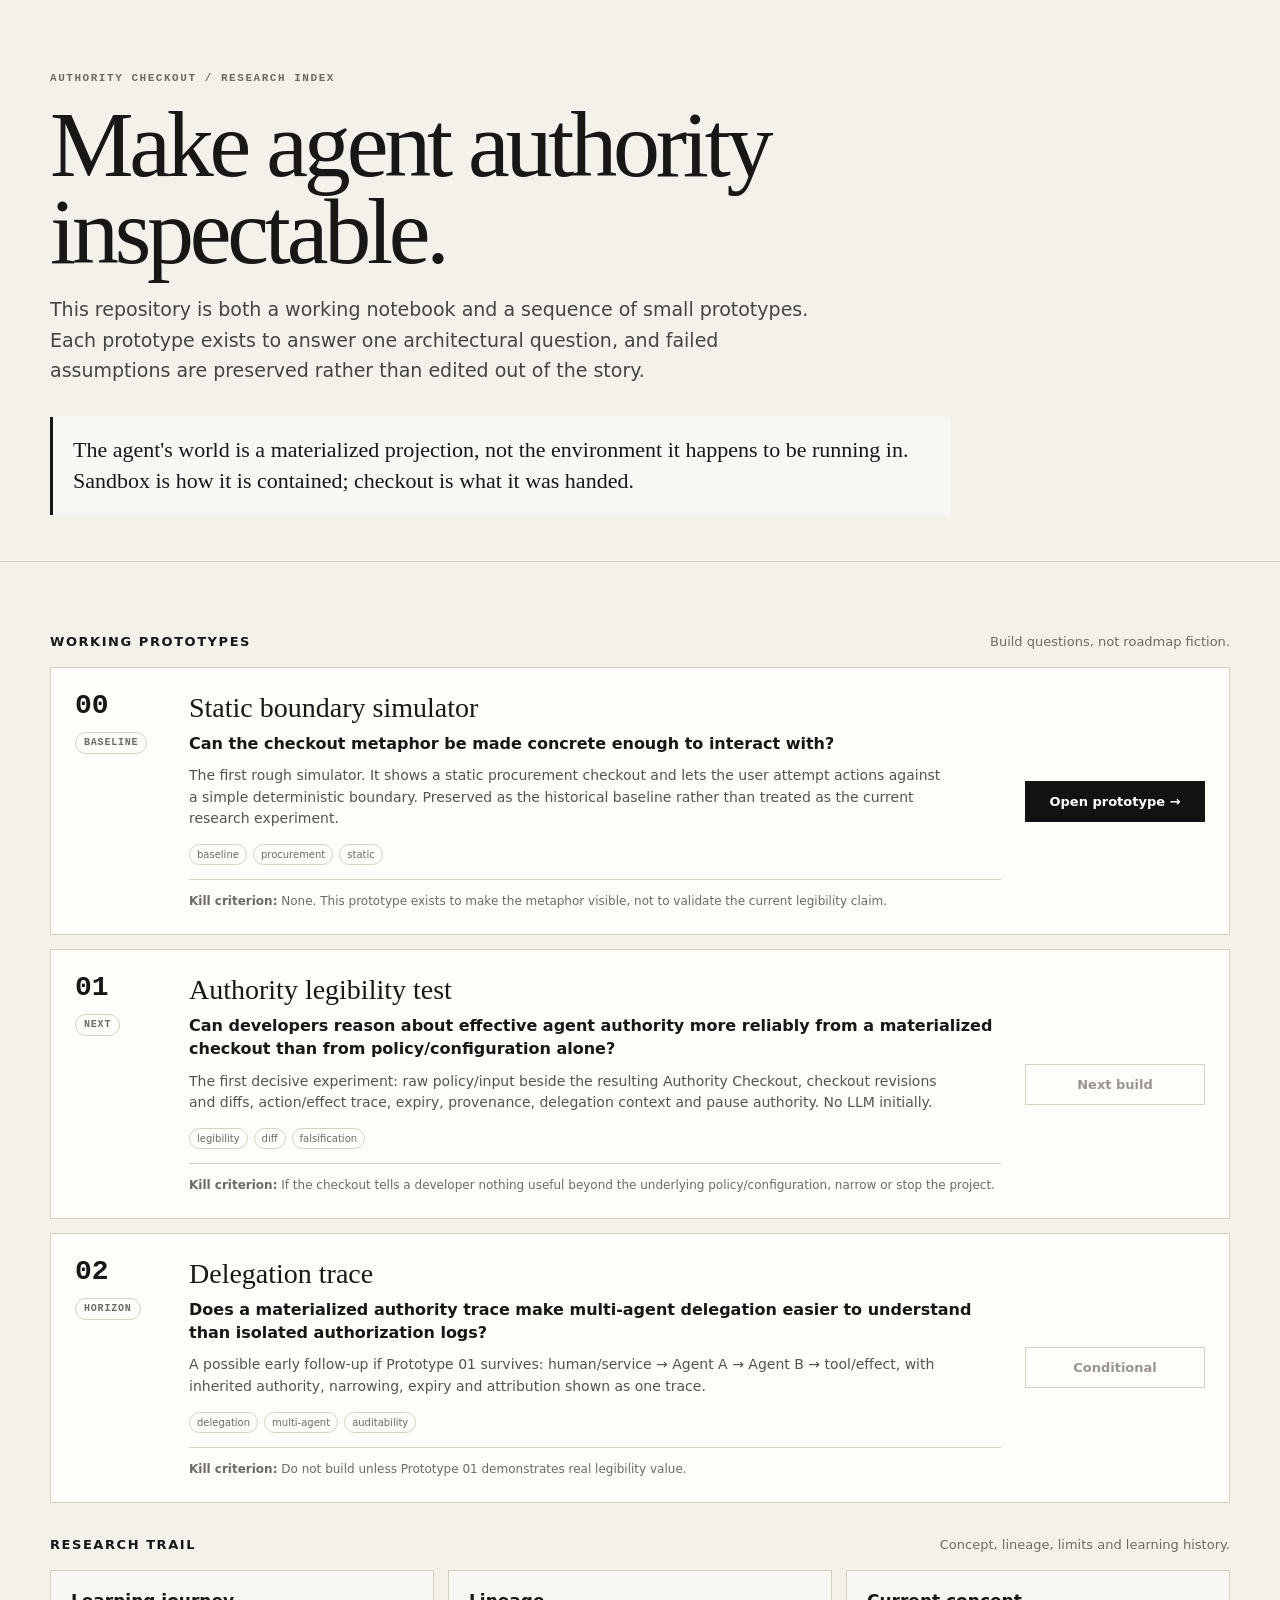
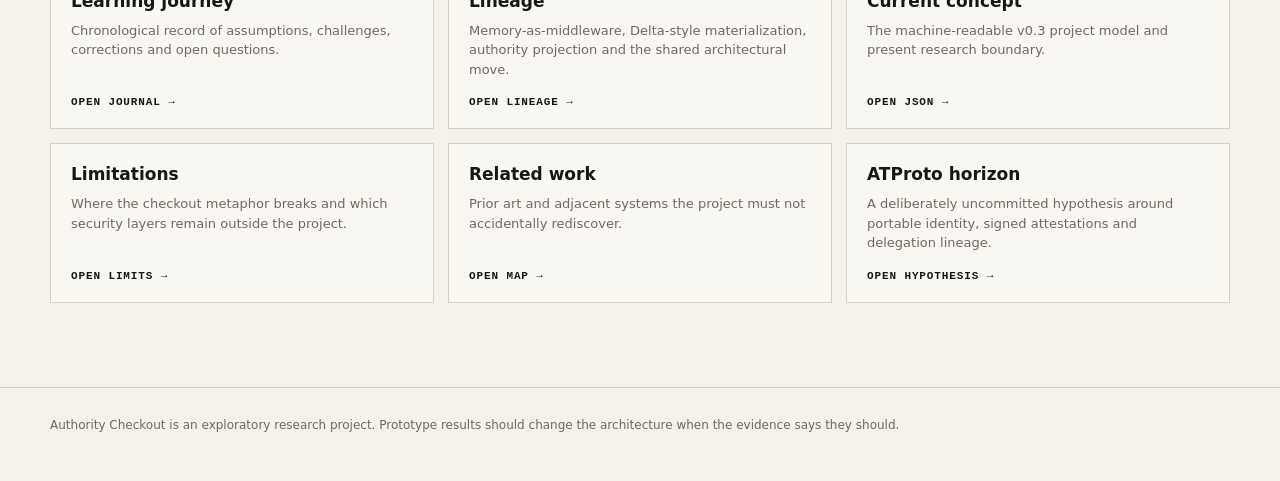
==== index.html @ 1e491ec0 "Add research index and prototype navigation" ====
<!doctype html>
<html lang="en">
<head>
  <meta charset="utf-8" />
  <meta name="viewport" content="width=device-width,initial-scale=1" />
  <title>Authority Checkout — Research Index</title>
  <style>
    :root { --bg:#f4f1ea; --paper:#fffdf8; --ink:#171717; --muted:#6d6a63; --line:#d7d1c5; --dark:#111214; }
    * { box-sizing:border-box; }
    body { margin:0; font-family:Inter,ui-sans-serif,system-ui,-apple-system,BlinkMacSystemFont,"Segoe UI",sans-serif; background:var(--bg); color:var(--ink); }
    a { color:inherit; text-decoration:none; }
    .wrap { width:min(1180px,calc(100% - 36px)); margin:0 auto; }
    header { padding:72px 0 46px; border-bottom:1px solid var(--line); }
    .eyebrow { font:600 11px/1.2 ui-monospace,SFMono-Regular,Menlo,monospace; text-transform:uppercase; letter-spacing:.14em; color:var(--muted); }
    h1 { max-width:950px; margin:16px 0 20px; font-family:Georgia,"Times New Roman",serif; font-size:clamp(48px,8vw,94px); font-weight:500; letter-spacing:-.045em; line-height:.92; }
    .lede { max-width:780px; margin:0; font-size:19px; line-height:1.6; color:#46443f; }
    .thesis { margin-top:32px; max-width:900px; padding:18px 20px; border-left:3px solid var(--ink); background:rgba(255,255,255,.42); font-family:Georgia,"Times New Roman",serif; font-size:22px; line-height:1.4; }
    main { padding:38px 0 84px; }
    .section-head { display:flex; align-items:end; justify-content:space-between; gap:18px; margin:34px 0 18px; }
    .section-head h2 { margin:0; font-size:13px; text-transform:uppercase; letter-spacing:.12em; }
    .section-head p { margin:0; color:var(--muted); font-size:13px; }
    .experiments { display:grid; gap:14px; }
    .experiment { display:grid; grid-template-columns:90px 1fr 180px; gap:24px; padding:24px; border:1px solid var(--line); background:var(--paper); }
    .num { font:600 28px/1 ui-monospace,SFMono-Regular,Menlo,monospace; }
    .status { display:inline-block; margin-top:12px; padding:5px 8px; border:1px solid var(--line); border-radius:999px; font:600 10px/1 ui-monospace,monospace; text-transform:uppercase; letter-spacing:.08em; color:var(--muted); }
    .experiment h3 { margin:0 0 8px; font-family:Georgia,"Times New Roman",serif; font-weight:500; font-size:28px; }
    .question { font-weight:650; line-height:1.45; margin:0 0 10px; }
    .desc { margin:0; color:#56534d; line-height:1.55; font-size:14px; max-width:760px; }
    .kill { margin-top:14px; padding-top:12px; border-top:1px solid var(--line); font-size:12px; line-height:1.5; color:var(--muted); }
    .tags { display:flex; gap:6px; flex-wrap:wrap; margin-top:14px; }
    .tag { padding:4px 7px; border:1px solid var(--line); border-radius:999px; font-size:10px; color:var(--muted); }
    .action { align-self:center; justify-self:stretch; text-align:center; padding:12px 14px; border:1px solid var(--ink); font-weight:700; font-size:13px; }
    .action.live { background:var(--dark); color:#fff; }
    .action.disabled { color:#99958e; border-color:var(--line); cursor:default; }
    .resources { display:grid; grid-template-columns:repeat(3,1fr); gap:14px; }
    .resource { padding:20px; border:1px solid var(--line); background:rgba(255,255,255,.38); min-height:155px; display:flex; flex-direction:column; justify-content:space-between; }
    .resource h3 { margin:0; font-size:17px; }
    .resource p { margin:10px 0 18px; color:var(--muted); font-size:13px; line-height:1.5; }
    .resource span { font:600 11px/1 ui-monospace,monospace; text-transform:uppercase; letter-spacing:.08em; }
    footer { border-top:1px solid var(--line); padding:28px 0 46px; color:var(--muted); font-size:12px; line-height:1.6; }
    @media (max-width:850px) { .experiment { grid-template-columns:70px 1fr; } .action { grid-column:1/-1; } .resources { grid-template-columns:1fr; } }
    @media (max-width:560px) { header { padding-top:46px; } .experiment { grid-template-columns:1fr; } .num { font-size:20px; } }
  </style>
</head>
<body>
<header>
  <div class="wrap">
    <div class="eyebrow">Authority Checkout / research index</div>
    <h1>Make agent authority inspectable.</h1>
    <p class="lede">This repository is both a working notebook and a sequence of small prototypes. Each prototype exists to answer one architectural question, and failed assumptions are preserved rather than edited out of the story.</p>
    <div class="thesis">The agent's world is a materialized projection, not the environment it happens to be running in. Sandbox is how it is contained; checkout is what it was handed.</div>
  </div>
</header>

<main class="wrap">
  <div class="section-head">
    <h2>Working prototypes</h2>
    <p>Build questions, not roadmap fiction.</p>
  </div>
  <section class="experiments" id="experiments"></section>

  <div class="section-head">
    <h2>Research trail</h2>
    <p>Concept, lineage, limits and learning history.</p>
  </div>
  <section class="resources">
    <a class="resource" href="./docs/journey/index.html">
      <div><h3>Learning journey</h3><p>Chronological record of assumptions, challenges, corrections and open questions.</p></div><span>Open journal →</span>
    </a>
    <a class="resource" href="./docs/lineage.md">
      <div><h3>Lineage</h3><p>Memory-as-middleware, Delta-style materialization, authority projection and the shared architectural move.</p></div><span>Open lineage →</span>
    </a>
    <a class="resource" href="./concept/authority-checkout.v0.3.json">
      <div><h3>Current concept</h3><p>The machine-readable v0.3 project model and present research boundary.</p></div><span>Open JSON →</span>
    </a>
    <a class="resource" href="./docs/limitations.md">
      <div><h3>Limitations</h3><p>Where the checkout metaphor breaks and which security layers remain outside the project.</p></div><span>Open limits →</span>
    </a>
    <a class="resource" href="./docs/related-work.md">
      <div><h3>Related work</h3><p>Prior art and adjacent systems the project must not accidentally rediscover.</p></div><span>Open map →</span>
    </a>
    <a class="resource" href="./docs/atproto-horizon.md">
      <div><h3>ATProto horizon</h3><p>A deliberately uncommitted hypothesis around portable identity, signed attestations and delegation lineage.</p></div><span>Open hypothesis →</span>
    </a>
  </section>
</main>

<footer>
  <div class="wrap">Authority Checkout is an exploratory research project. Prototype results should change the architecture when the evidence says they should.</div>
</footer>

<script src="./experiments.js"></script>
<script>
  const root = document.getElementById('experiments');
  (window.AUTHORITY_CHECKOUT_EXPERIMENTS || []).forEach(exp => {
    const article = document.createElement('article');
    article.className = 'experiment';
    const action = exp.href
      ? `<a class="action live" href="${exp.href}">Open prototype →</a>`
      : `<div class="action disabled">${exp.status === 'next' ? 'Next build' : 'Conditional'}</div>`;
    article.innerHTML = `
      <div><div class="num">${exp.id}</div><div class="status">${exp.status}</div></div>
      <div>
        <h3>${exp.title}</h3>
        <p class="question">${exp.question}</p>
        <p class="desc">${exp.description}</p>
        <div class="tags">${exp.tags.map(tag => `<span class="tag">${tag}</span>`).join('')}</div>
        <div class="kill"><strong>Kill criterion:</strong> ${exp.killCriterion}</div>
      </div>
      ${action}`;
    root.appendChild(article);
  });
</script>
</body>
</html>
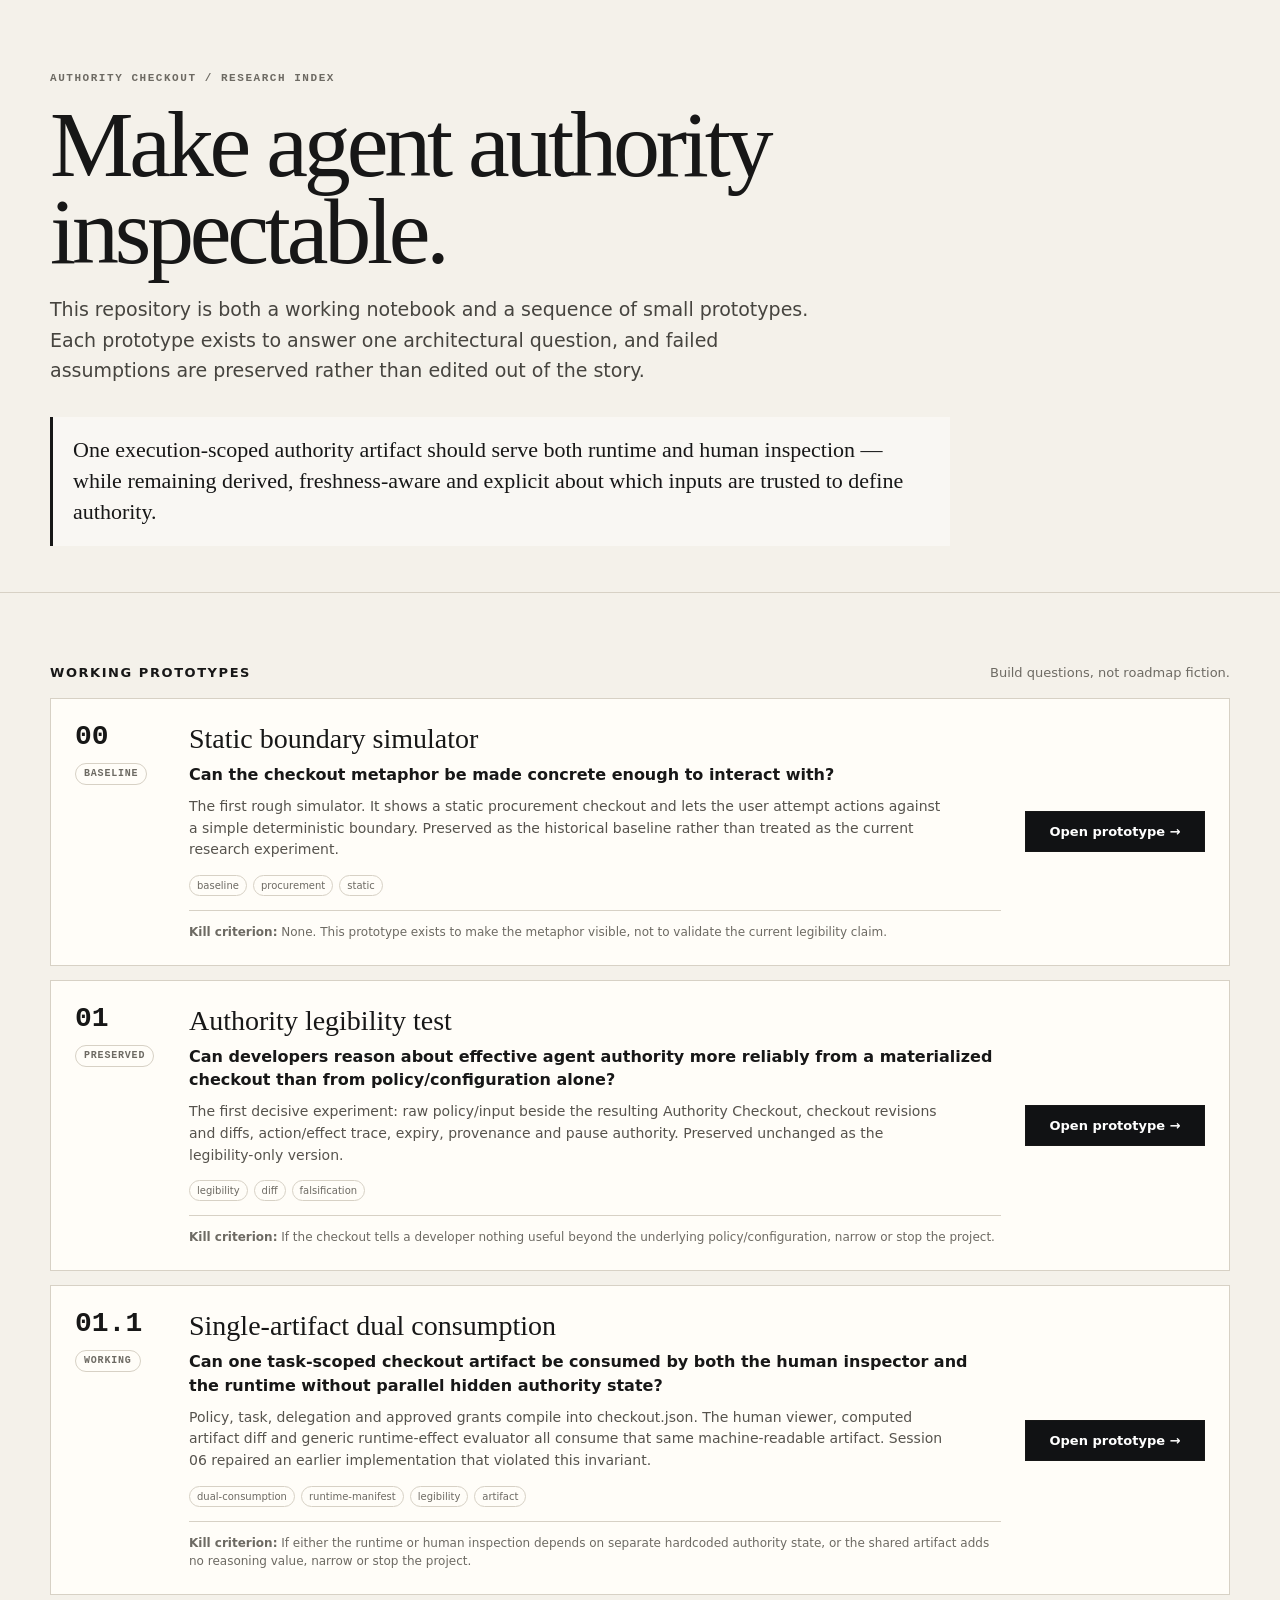
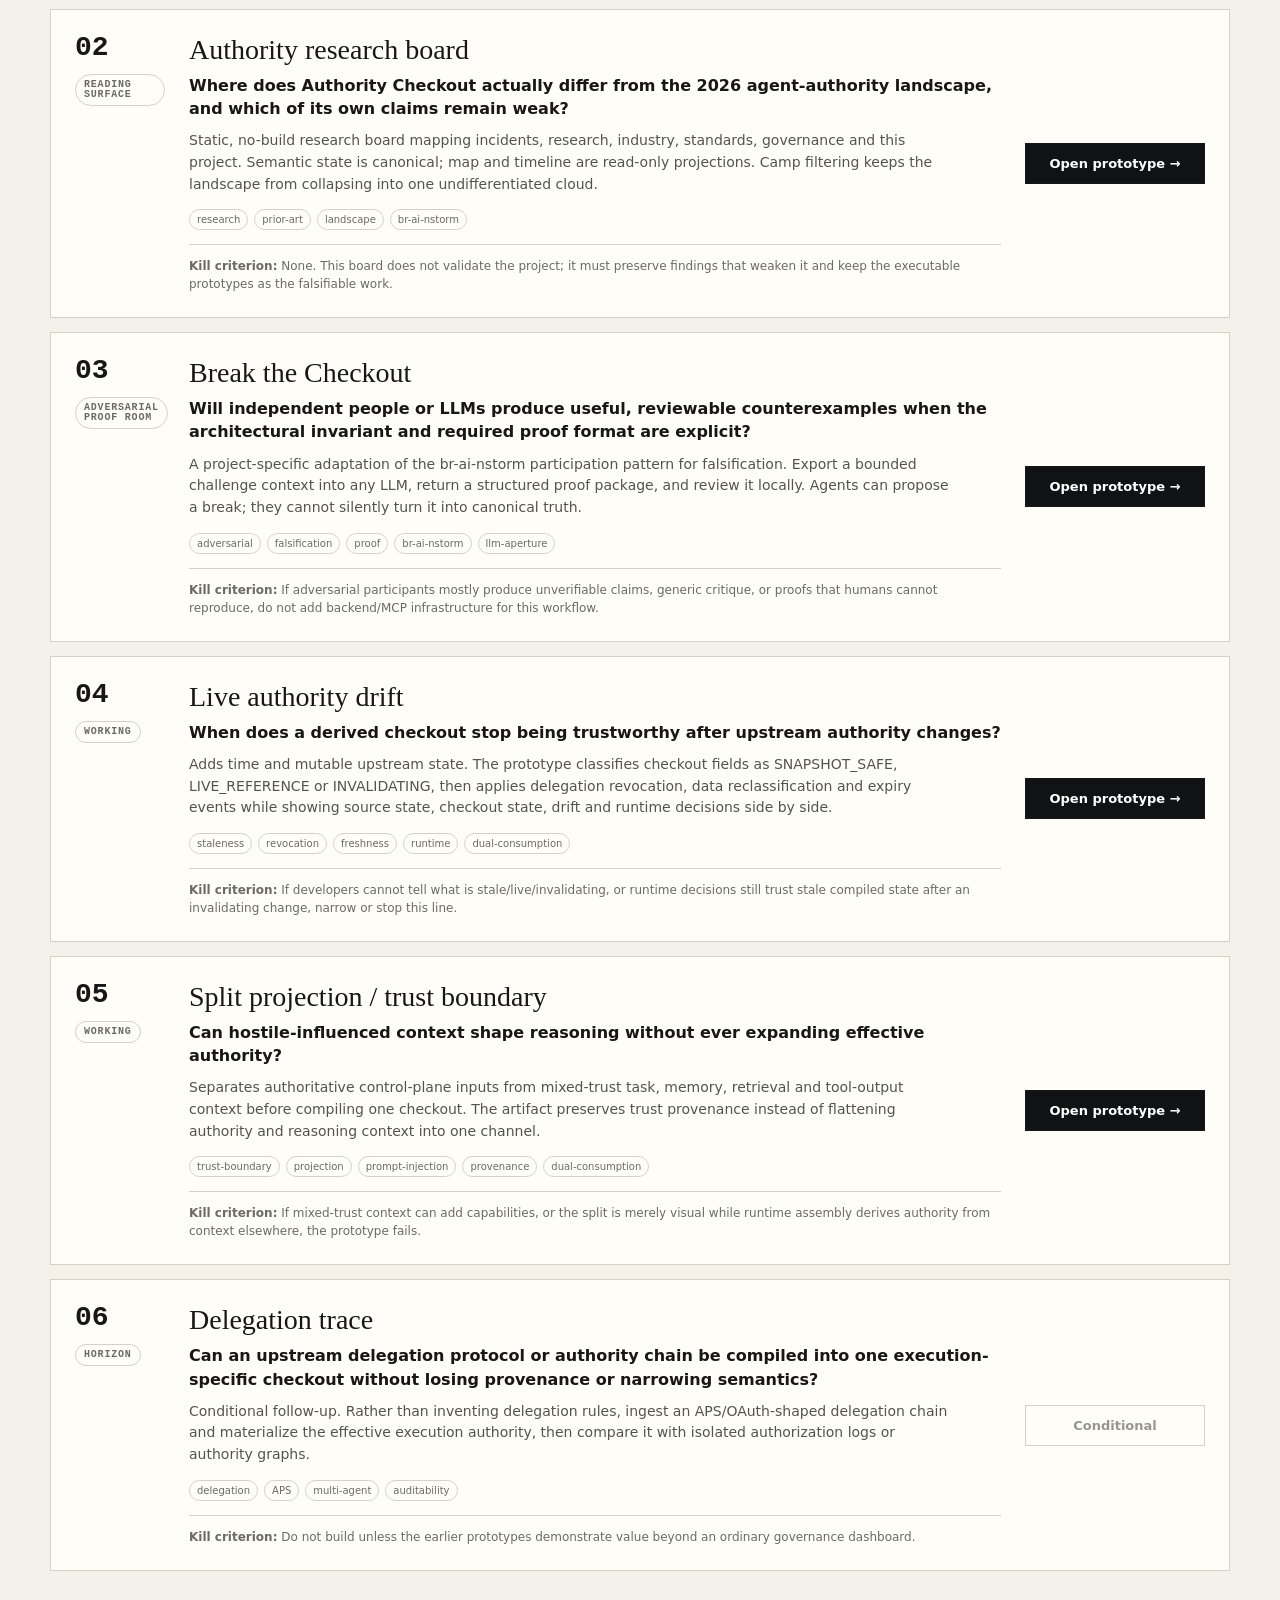
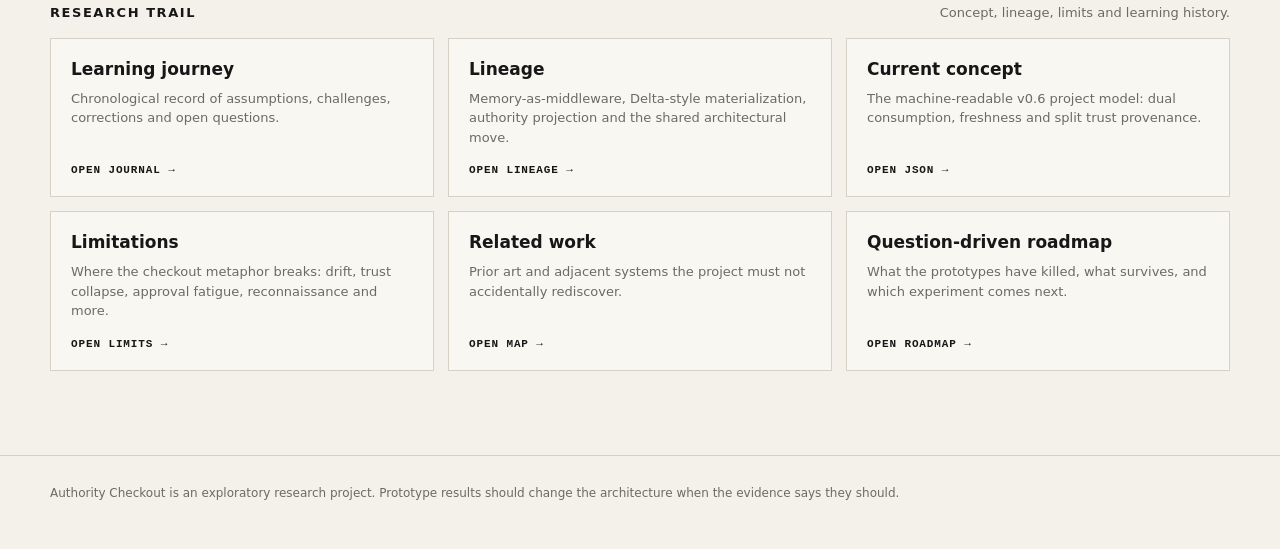
==== commit 9abd5e8c: "docs: refresh research index through prototype 05" ====
--- a/index.html
+++ b/index.html
@@ -48,7 +48,7 @@
     <div class="eyebrow">Authority Checkout / research index</div>
     <h1>Make agent authority inspectable.</h1>
     <p class="lede">This repository is both a working notebook and a sequence of small prototypes. Each prototype exists to answer one architectural question, and failed assumptions are preserved rather than edited out of the story.</p>
-    <div class="thesis">The agent's world is a materialized projection, not the environment it happens to be running in. Sandbox is how it is contained; checkout is what it was handed.</div>
+    <div class="thesis">One execution-scoped authority artifact should serve both runtime and human inspection — while remaining derived, freshness-aware and explicit about which inputs are trusted to define authority.</div>
   </div>
 </header>
 
@@ -70,17 +70,17 @@
     <a class="resource" href="./docs/lineage.md">
       <div><h3>Lineage</h3><p>Memory-as-middleware, Delta-style materialization, authority projection and the shared architectural move.</p></div><span>Open lineage →</span>
     </a>
-    <a class="resource" href="./concept/authority-checkout.v0.3.json">
-      <div><h3>Current concept</h3><p>The machine-readable v0.3 project model and present research boundary.</p></div><span>Open JSON →</span>
+    <a class="resource" href="./concept/authority-checkout.v0.6.json">
+      <div><h3>Current concept</h3><p>The machine-readable v0.6 project model: dual consumption, freshness and split trust provenance.</p></div><span>Open JSON →</span>
     </a>
     <a class="resource" href="./docs/limitations.md">
-      <div><h3>Limitations</h3><p>Where the checkout metaphor breaks and which security layers remain outside the project.</p></div><span>Open limits →</span>
+      <div><h3>Limitations</h3><p>Where the checkout metaphor breaks: drift, trust collapse, approval fatigue, reconnaissance and more.</p></div><span>Open limits →</span>
     </a>
     <a class="resource" href="./docs/related-work.md">
       <div><h3>Related work</h3><p>Prior art and adjacent systems the project must not accidentally rediscover.</p></div><span>Open map →</span>
     </a>
-    <a class="resource" href="./docs/atproto-horizon.md">
-      <div><h3>ATProto horizon</h3><p>A deliberately uncommitted hypothesis around portable identity, signed attestations and delegation lineage.</p></div><span>Open hypothesis →</span>
+    <a class="resource" href="./docs/roadmap.md">
+      <div><h3>Question-driven roadmap</h3><p>What the prototypes have killed, what survives, and which experiment comes next.</p></div><span>Open roadmap →</span>
     </a>
   </section>
 </main>
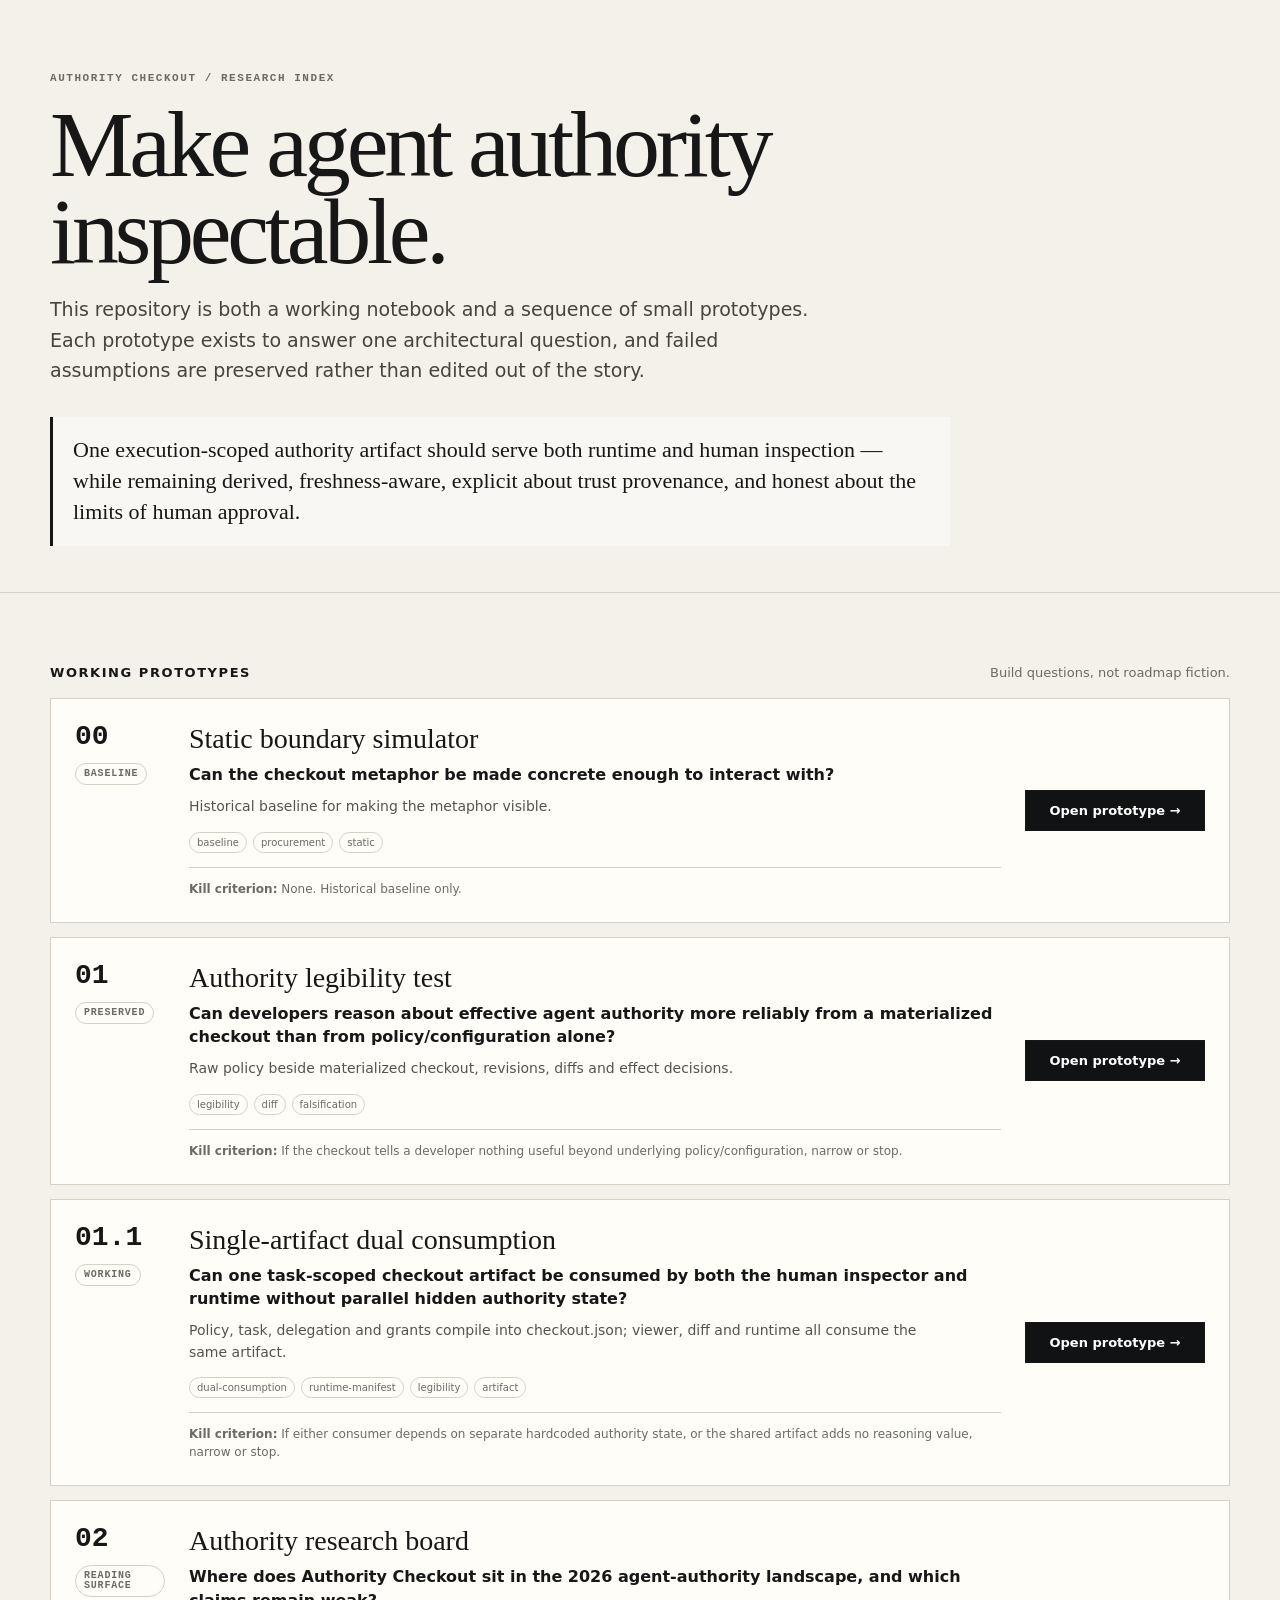
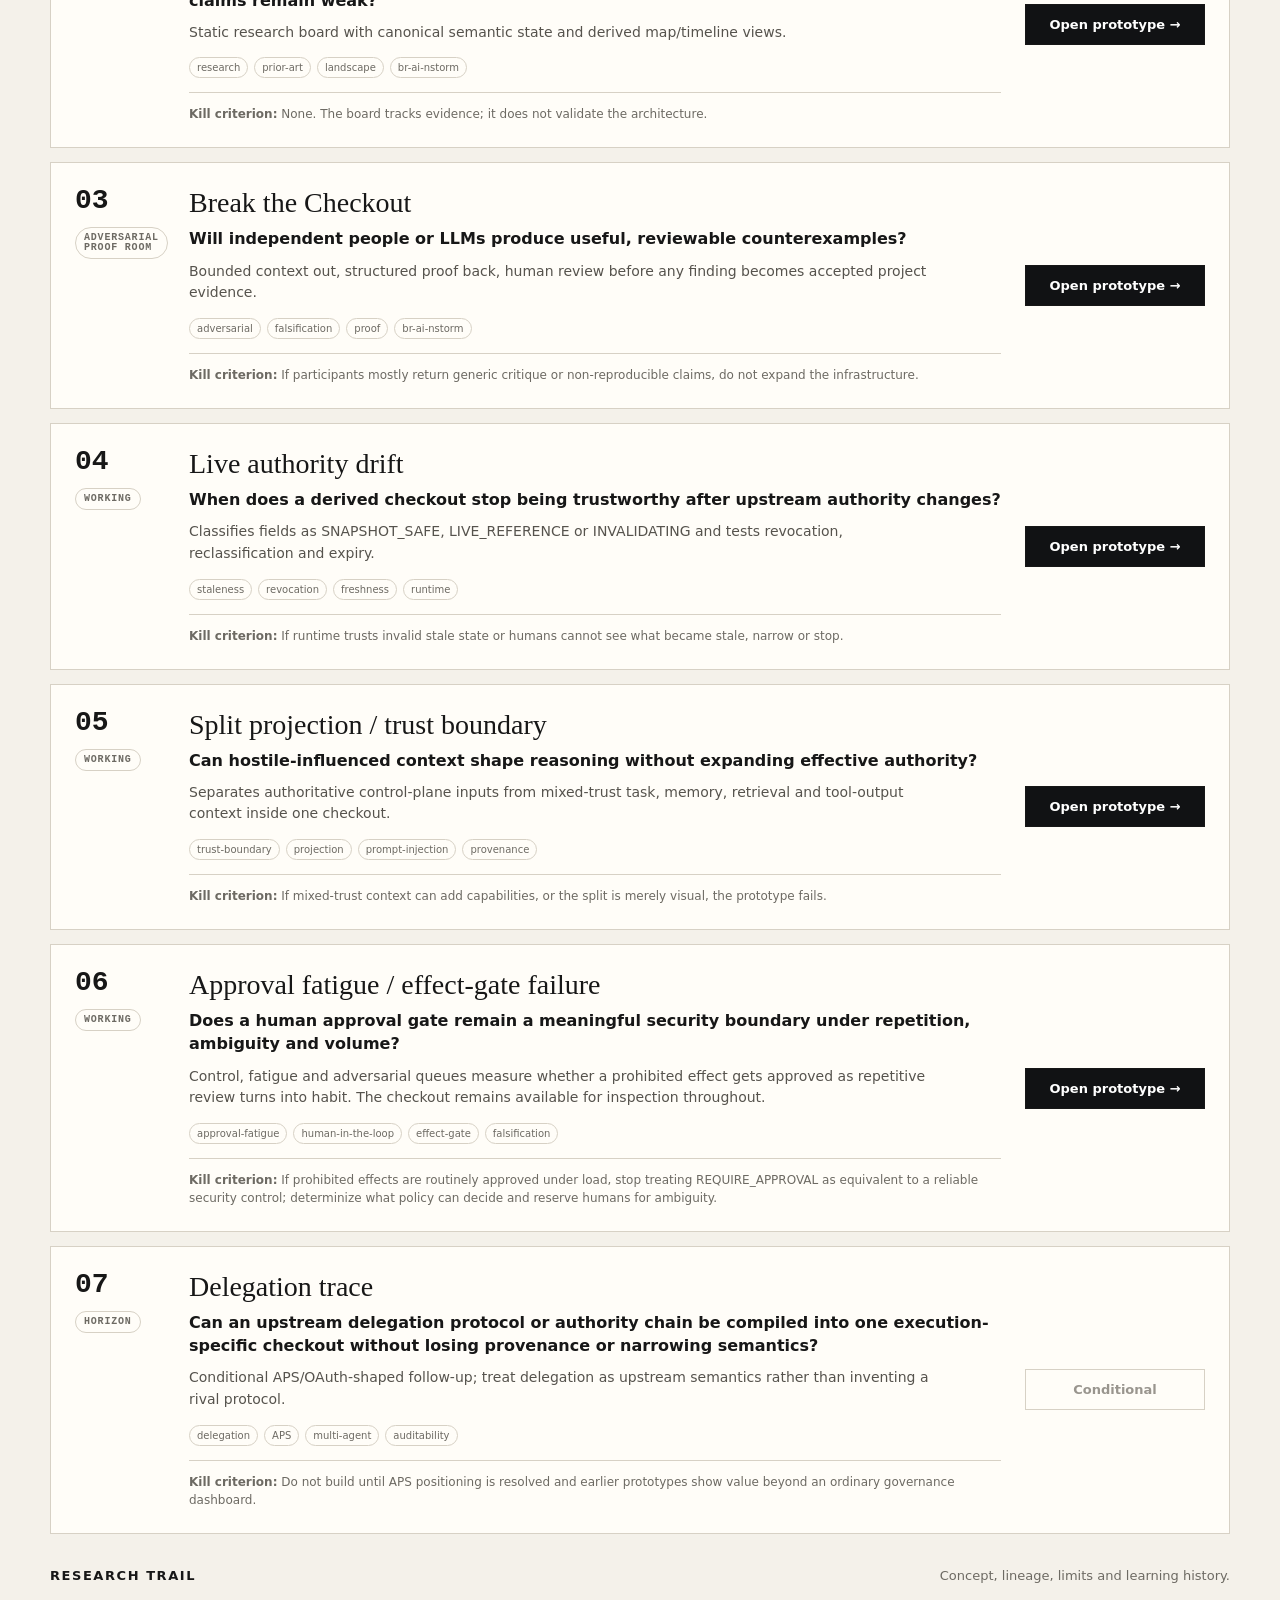
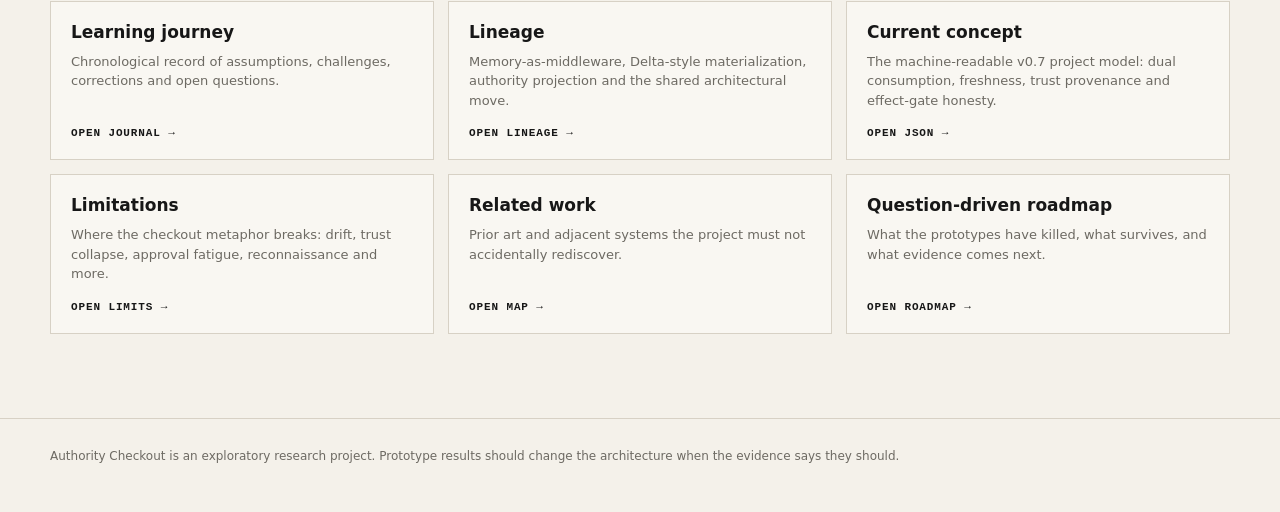
==== commit 2c8e92f1: "docs: point research index to v0.7" ====
--- a/index.html
+++ b/index.html
@@ -43,73 +43,25 @@
   </style>
 </head>
 <body>
-<header>
-  <div class="wrap">
-    <div class="eyebrow">Authority Checkout / research index</div>
-    <h1>Make agent authority inspectable.</h1>
-    <p class="lede">This repository is both a working notebook and a sequence of small prototypes. Each prototype exists to answer one architectural question, and failed assumptions are preserved rather than edited out of the story.</p>
-    <div class="thesis">One execution-scoped authority artifact should serve both runtime and human inspection — while remaining derived, freshness-aware and explicit about which inputs are trusted to define authority.</div>
-  </div>
-</header>
-
+<header><div class="wrap"><div class="eyebrow">Authority Checkout / research index</div><h1>Make agent authority inspectable.</h1><p class="lede">This repository is both a working notebook and a sequence of small prototypes. Each prototype exists to answer one architectural question, and failed assumptions are preserved rather than edited out of the story.</p><div class="thesis">One execution-scoped authority artifact should serve both runtime and human inspection — while remaining derived, freshness-aware, explicit about trust provenance, and honest about the limits of human approval.</div></div></header>
 <main class="wrap">
-  <div class="section-head">
-    <h2>Working prototypes</h2>
-    <p>Build questions, not roadmap fiction.</p>
-  </div>
+  <div class="section-head"><h2>Working prototypes</h2><p>Build questions, not roadmap fiction.</p></div>
   <section class="experiments" id="experiments"></section>
-
-  <div class="section-head">
-    <h2>Research trail</h2>
-    <p>Concept, lineage, limits and learning history.</p>
-  </div>
+  <div class="section-head"><h2>Research trail</h2><p>Concept, lineage, limits and learning history.</p></div>
   <section class="resources">
-    <a class="resource" href="./docs/journey/index.html">
-      <div><h3>Learning journey</h3><p>Chronological record of assumptions, challenges, corrections and open questions.</p></div><span>Open journal →</span>
-    </a>
-    <a class="resource" href="./docs/lineage.md">
-      <div><h3>Lineage</h3><p>Memory-as-middleware, Delta-style materialization, authority projection and the shared architectural move.</p></div><span>Open lineage →</span>
-    </a>
-    <a class="resource" href="./concept/authority-checkout.v0.6.json">
-      <div><h3>Current concept</h3><p>The machine-readable v0.6 project model: dual consumption, freshness and split trust provenance.</p></div><span>Open JSON →</span>
-    </a>
-    <a class="resource" href="./docs/limitations.md">
-      <div><h3>Limitations</h3><p>Where the checkout metaphor breaks: drift, trust collapse, approval fatigue, reconnaissance and more.</p></div><span>Open limits →</span>
-    </a>
-    <a class="resource" href="./docs/related-work.md">
-      <div><h3>Related work</h3><p>Prior art and adjacent systems the project must not accidentally rediscover.</p></div><span>Open map →</span>
-    </a>
-    <a class="resource" href="./docs/roadmap.md">
-      <div><h3>Question-driven roadmap</h3><p>What the prototypes have killed, what survives, and which experiment comes next.</p></div><span>Open roadmap →</span>
-    </a>
+    <a class="resource" href="./docs/journey/index.html"><div><h3>Learning journey</h3><p>Chronological record of assumptions, challenges, corrections and open questions.</p></div><span>Open journal →</span></a>
+    <a class="resource" href="./docs/lineage.md"><div><h3>Lineage</h3><p>Memory-as-middleware, Delta-style materialization, authority projection and the shared architectural move.</p></div><span>Open lineage →</span></a>
+    <a class="resource" href="./concept/authority-checkout.v0.7.json"><div><h3>Current concept</h3><p>The machine-readable v0.7 project model: dual consumption, freshness, trust provenance and effect-gate honesty.</p></div><span>Open JSON →</span></a>
+    <a class="resource" href="./docs/limitations.md"><div><h3>Limitations</h3><p>Where the checkout metaphor breaks: drift, trust collapse, approval fatigue, reconnaissance and more.</p></div><span>Open limits →</span></a>
+    <a class="resource" href="./docs/related-work.md"><div><h3>Related work</h3><p>Prior art and adjacent systems the project must not accidentally rediscover.</p></div><span>Open map →</span></a>
+    <a class="resource" href="./docs/roadmap.md"><div><h3>Question-driven roadmap</h3><p>What the prototypes have killed, what survives, and what evidence comes next.</p></div><span>Open roadmap →</span></a>
   </section>
 </main>
-
-<footer>
-  <div class="wrap">Authority Checkout is an exploratory research project. Prototype results should change the architecture when the evidence says they should.</div>
-</footer>
-
+<footer><div class="wrap">Authority Checkout is an exploratory research project. Prototype results should change the architecture when the evidence says they should.</div></footer>
 <script src="./experiments.js"></script>
 <script>
-  const root = document.getElementById('experiments');
-  (window.AUTHORITY_CHECKOUT_EXPERIMENTS || []).forEach(exp => {
-    const article = document.createElement('article');
-    article.className = 'experiment';
-    const action = exp.href
-      ? `<a class="action live" href="${exp.href}">Open prototype →</a>`
-      : `<div class="action disabled">${exp.status === 'next' ? 'Next build' : 'Conditional'}</div>`;
-    article.innerHTML = `
-      <div><div class="num">${exp.id}</div><div class="status">${exp.status}</div></div>
-      <div>
-        <h3>${exp.title}</h3>
-        <p class="question">${exp.question}</p>
-        <p class="desc">${exp.description}</p>
-        <div class="tags">${exp.tags.map(tag => `<span class="tag">${tag}</span>`).join('')}</div>
-        <div class="kill"><strong>Kill criterion:</strong> ${exp.killCriterion}</div>
-      </div>
-      ${action}`;
-    root.appendChild(article);
-  });
+  const root=document.getElementById('experiments');
+  (window.AUTHORITY_CHECKOUT_EXPERIMENTS||[]).forEach(exp=>{const article=document.createElement('article');article.className='experiment';const action=exp.href?`<a class="action live" href="${exp.href}">Open prototype →</a>`:`<div class="action disabled">${exp.status==='next'?'Next build':'Conditional'}</div>`;article.innerHTML=`<div><div class="num">${exp.id}</div><div class="status">${exp.status}</div></div><div><h3>${exp.title}</h3><p class="question">${exp.question}</p><p class="desc">${exp.description}</p><div class="tags">${exp.tags.map(tag=>`<span class="tag">${tag}</span>`).join('')}</div><div class="kill"><strong>Kill criterion:</strong> ${exp.killCriterion}</div></div>${action}`;root.appendChild(article)});
 </script>
 </body>
 </html>
